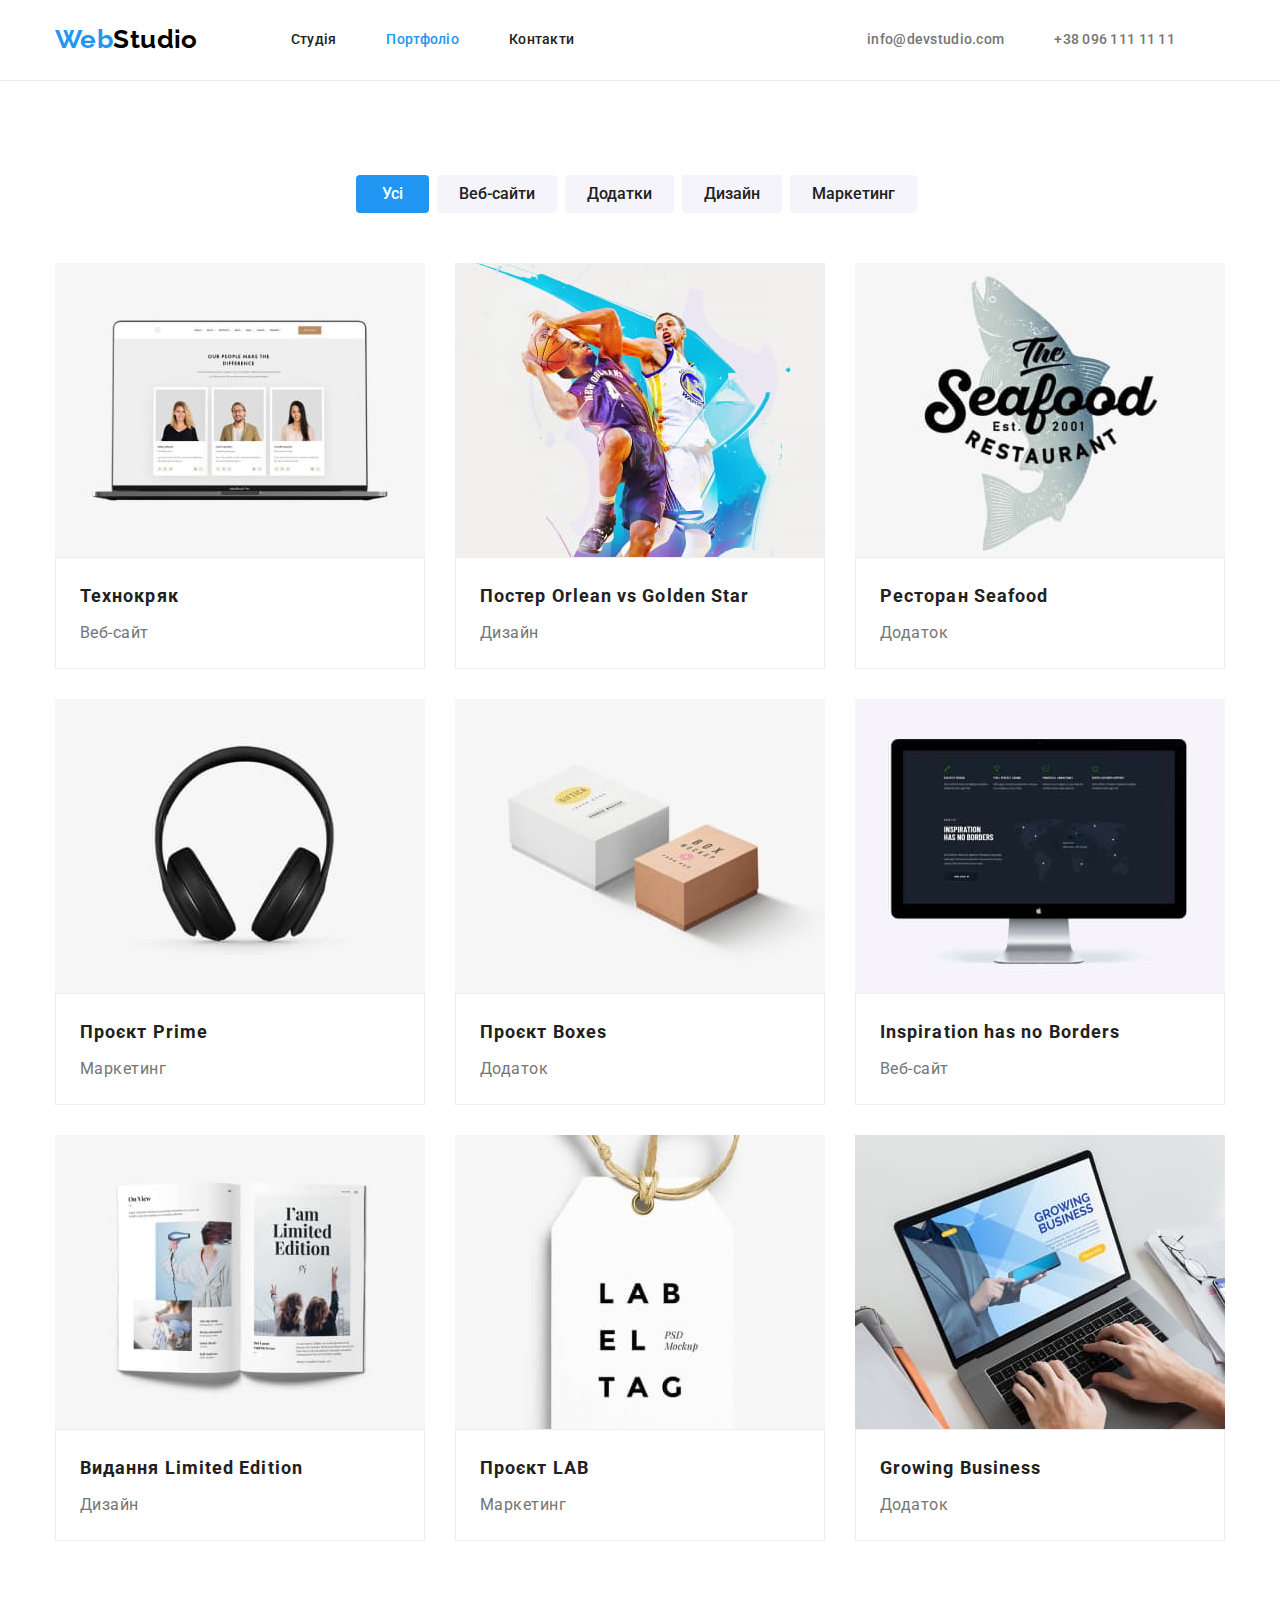
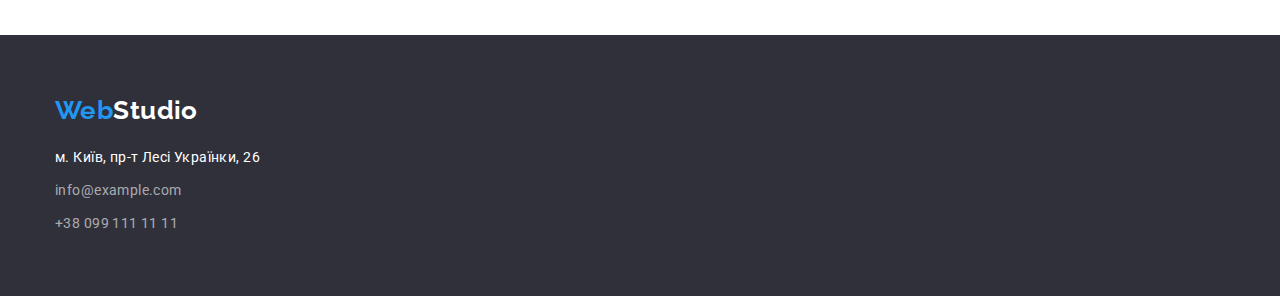
==== portfolio.html @ e2cdec23 "Initial commit" ====
<!DOCTYPE html>
<html lang="uk">
  <head>
    <meta charset="UTF-8" />
    <meta http-equiv="X-UA-Compatible" content="IE=edge" />
    <meta name="viewport" content="width=device-width, initial-scale=1.0" />
    <title>Portfolio</title>
    <!-- <link rel="stylesheet" href="./css/styles.css" /> -->
    <link rel="preconnect" href="https://fonts.googleapis.com" />
    <link rel="preconnect" href="https://fonts.gstatic.com" crossorigin />

    <link
      href="https://fonts.googleapis.com/css2?family=Raleway:wght@700&family=Roboto:wght@400;500;700;900&display=f"
      rel="stylesheet"
    />
    <link rel="stylesheet" href="./css/styles.css" />
    <link
      rel="stylesheet"
      href="https://cdnjs.cloudflare.com/ajax/libs/modern-normalize/1.1.0/modern-normalize.min.css"
    />
    <link rel="stylesheet" href="./styles.css" />
  </head>
  <body class="page">
    <!--Шапка сторінки-->
    <header class="menu-header">
      <!--меню навігації на наступні сторінки-->
      <div class="container header-container">
        <nav class="main-nav">
          <div class="header-link">
            <a class="main-logo link" lang="en" href="/"
              >Web<span class="main-logo-text">Studio</span></a
            >
          </div>

          <ul class="main-nav-items list">
            <li class="nav-item header-item">
              <a class="nav-link link" href="./index.html">Студія</a>
            </li>
            <li class="nav-item header-item">
              <a class="nav-link-1" href="./portfolio.html">Портфоліо</a>
            </li>
            <li class="nav-item header-item">
              <a class="nav-link link" href="/Контакты">Контакти</a>
            </li>
          </ul>
        </nav>
        <ul class="header-group list">
          <li class="contact-item">
            <a class="contact-link link" href="mailto:info@devstudio.com">info@devstudio.com</a>
          </li>
          <li class="contact-item">
            <a class="contact-link link" href="tel:+380961111111">+38 096 111 11 11</a>
          </li>
        </ul>
      </div>
    </header>

    <main class="main-content">
      <!-- Портфоліо секція -->
      <section class="section portfolio">
        <div class="container">
          <h1 class="visually-hidden">Портфоліо</h1>
          <!-- Фiльтер -->
          <ul class="filter-item list">
            <li class="filter-item">
              <button class="filter-bnt-now button active" type="button">Усі</button>
            </li>
            <li class="filter-item">
              <button class="filter-bnt button" type="button">Веб-сайти</button>
            </li>
            <li class="filter-item">
              <button class="filter-bnt button" type="button">Додатки</button>
            </li>
            <li class="filter-item">
              <button class="filter-bnt button" type="button">Дизайн</button>
            </li>
            <li class="filter-item">
              <button class="filter-bnt button" type="button">Маркетинг</button>
            </li>
          </ul>
          <!--Картки-->
          <ul class="cards item list">
            <li class="cards-item">
              <img
                class="cards-image"
                src="images/Portfolio/img.jpg"
                alt="Ноутбук із картками"
                width="370"
                height="294"
              />
              <div class="portfolio-cards">
                <h2 class="cards-title">Технокряк</h2>
                <p class="cards-text">Веб-сайт</p>
              </div>
            </li>

            <li class="cards-item">
              <img
                class="cards-image"
                src="images/Portfolio/img-1.jpg"
                alt="Баскетбол"
                width="370"
                height="294"
              />
              <div class="portfolio-cards">
                <h2 class="cards-title">Постер Orlean vs Golden Star</h2>
                <p class="cards-text">Дизайн</p>
              </div>
            </li>

            <li class="cards-item">
              <img
                class="cards-image"
                src="images/Portfolio/img-2.jpg"
                alt="Дизайн"
                width="370"
                height="294"
              />
              <div class="portfolio-cards">
                <h2 class="cards-title">Ресторан Seafood</h2>
                <p class="cards-text">Додаток</p>
              </div>
            </li>

            <li class="cards-item">
              <img
                class="cards-image"
                src="images/Portfolio/img-3.jpg"
                alt="Навушники"
                width="370"
                height="294"
              />
              <div class="portfolio-cards">
                <h2 class="cards-title">Проєкт Prime</h2>
                <p class="cards-text">Маркетинг</p>
              </div>
            </li>

            <li class="cards-item">
              <img
                class="cards-image"
                src="images/Portfolio/img-4.jpg"
                alt="Коробки"
                width="370"
                height="294"
              />
              <div class="portfolio-cards">
                <h2 class="cards-title">Проєкт Boxes</h2>
                <p class="cards-text">Додаток</p>
              </div>
            </li>

            <li class="cards-item">
              <img
                class="cards-image"
                src="images/Portfolio/img-5.jpg"
                alt="Монітор"
                width="370"
                height="294"
              />
              <div class="portfolio-cards">
                <h2 class="cards-title">Inspiration has no Borders</h2>
                <p class="cards-text">Веб-сайт</p>
              </div>
            </li>

            <li class="cards-item">
              <img
                class="cards-image"
                src="images/Portfolio/img-6.jpg"
                alt="Книга"
                width="370"
                height="294"
              />
              <div class="portfolio-cards">
                <h2 class="cards-title">Видання Limited Edition</h2>
                <p class="cards-text">Дизайн</p>
              </div>
            </li>
            <li class="cards-item">
              <img
                class="cards-image"
                src="images/Portfolio/img-7.jpg"
                alt="Бірка"
                width="370"
                height="294"
              />
              <div class="portfolio-cards">
                <h2 class="cards-title">Проєкт LAB</h2>
                <p class="cards-text">Маркетинг</p>
              </div>
            </li>

            <li class="cards-item">
              <img
                class="cards-image"
                src="images/Portfolio/img-8.jpg"
                alt="Набір тексту на ноутбуці"
                width="370"
                height="294"
              />
              <div class="portfolio-cards">
                <h2 class="cards-title">Growing Business</h2>
                <p class="cards-text">Додаток</p>
              </div>
            </li>
          </ul>
        </div>
      </section>
    </main>

    <!-- Підвал сторінки -->
    <footer class="main-footer">
      <div class="container footer-container">
        <a class="main-logo link logo-footer" lang="en" href="/"
          >Web<span class="main-logo-text-white">Studio</span></a
        >
        <address class="address">
          <ul class="address-items list">
            <li class="address-item1">
              <a
                class="address-link link"
                href="https://goo.gl/maps/Bq6WexbLNgEqduPN9"
                target="_blank"
                rel="noopener noreferrer"
              >
                м. Київ, пр-т Лесі Українки, 26</a
              >
            </li>
            <li class="address-item address-mail">
              <a class="address-contact link" href="mailto:info@example.com">info@example.com</a>
            </li>
            <li class="address-item">
              <a class="address-contact link" href="tel:+380991111111">+38 099 111 11 11</a>
            </li>
          </ul>
        </address>
      </div>
    </footer>
  </body>
</html>
---- css/styles.css ----
.visually-hidden {
  position: absolute;
  width: 1px;
  height: 1px;
  margin: -1px;
  border: 0;
  padding: 0;
  white-space: nowrap;
  clip-path: inset(100%);
  clip: rect(0 0 0 0);
  overflow: hidden;
}
   /* Vars */
:root {
  --main-font: 'Roboto', sans-serif;
  --secondary-font: 'Raleway', sans-serif;
  --primary-color: #212121;
  --white: #ffffff;
  --accent: #2196f3;
  --secondary-text-color: #757575;
}

body {
  color: var(--primary-color);
  background-color: var(--white);
  font-family: var(--main-font);
  font-size: 14px;
  line-height: 1.72;
  letter-spacing: 0.03em;
}
.container {
  width: 1200px;
  padding: 0 15px 0 15px;
  margin-left: auto;
  margin-right: auto;
}

 h1,
 h2,
 h3,
 p,
 ul {
 margin-top: 0;
 margin-bottom: 0;
 padding: 0;
 }

 .section {
  padding: 94px 0;
  width: 100%;
  }

  img {
    display: block;
    max-width: 100%;
    height: auto;
    }

/* HEADER */
.menu-header {
  border-bottom: 1px solid #ECECEC;
  padding-top: 24px;
  padding-bottom: 25px;
  }

.header-group,
.contact-item  {
 color: var(--secondary-text-color);
 font-weight: 500;
 line-height: 1.14;
 letter-spacing: 0.02em;
 display: flex;
 align-items: center;
}
 .main-nav{
 display: flex;
 align-items: center;
 margin-right: auto;
 margin-left: 0;
 }

.header-container {
  display: flex;
  align-items: center;
}

.header-link, 
.header-item 
{
  display: block;
  align-items: center;
  }

.header-group, 
.contact-item
{
  margin-right: 0;
 }



/* Navigation */
.main-logo {
  font-family: var(--secondary-font);
  font-size: 26px;
  line-height: 1.19;
  color: var(--accent);
  font-weight: 700;
  display: block;
  align-items: center;
 }
 
.main-logo-text {
  color: #000000;
}
.main-nav-items {
 font-weight: 500;
 line-height: 1.14;
 letter-spacing: 0.02em;
 display: flex;
 min-width: 45px;
 margin-left: 93px;
 margin-right: auto;
 gap: 50px;
}




.nav-link,
.nav-link-1 {
  color: var(--primary-color);
  font-weight: 500;
  line-height: 1.4;
  letter-spacing: 0.02em;
  text-decoration: none;
}

.contact-item li,
.header-group li {
  margin-right: 50px;
}



.nav-link:hover,
.nav-link:focus,
.nav-link:active {
  color: var(--accent);
}
.nav-link-1:hover,
.nav-link-1:focus,
.nav-link-1:active {
  color: var(--accent);
}
.nav-link-1 {
  color: var(--accent);
  font-weight: 500;
}
.list,
.nav-item,
.contact-item,
.skils-item,
.work-item,
.address-item,
.filter-item,
.filter-item
{
  list-style: none;
}

.link,
.nav-link-1,
.contact-link {
  text-decoration: none;
}

.contact-link {
  line-height: 1.4;
  letter-spacing: 0.02em;
  color: var(--secondary-text-color);
  font-weight: 500;
  text-decoration: none;
 }
.contact-link:hover,
.contact-link:focus {
  color: var(--accent);
}
/* Hero */

.hero {
  background-color: #2f303a;
  color: var(--white);
  padding-top: 200px;
  padding-bottom: 200px;
}




.hero-title {
 font-weight: 900;
  font-size: 44px;
  line-height: 1.36;
  letter-spacing: 0.06em;
  text-transform: uppercase;
  color: var(--white);
  margin-top: 0;
  margin-bottom: 30px;
  width: 696px;
  margin-left: auto;
  margin-right: auto;
  text-align: center;
}

.btn-hero {
  border: none;
  cursor: pointer;
  font-family: inherit;
  background-color: var(--accent);
  color: var(--white);
  font-weight: 700;
  font-size: 16px;
  line-height: 1.87;
  display: flex;
  align-items: center;
  padding: 10px 32px ;
  min-width: 216px;
  display: block;
  margin-left: auto;
  margin-right: auto;
  text-align: center;
  letter-spacing: 0.06em;
  border-radius: 4px;
}

.module-btn-hero {
  background-color: #188ce8;
}
 
/* text */

.skils {
background-color: var(--white);
padding-bottom: 0;

}

.subtitle-skils {
  font-weight: 700;
  letter-spacing: 0.03em;
  line-height: 1.14;
  text-transform: uppercase;
  font-size: 14px;
  margin-top: 0;
  margin-bottom: 10px;
}

.text-skils {
  line-height: 1.71;
  color: var(--secondary-text-color);
  font-weight: 400;
}
.skils-list {
display: flex;
gap: 30px;
}

.skils-item {
  width: 270px;
}

  /* work*/

.work {
  background-color: var(--white);
}

.section-title{
  font-weight: 700;
  font-size: 36px;
  line-height: 1.17;
  text-align: center;
  margin-bottom: 50px;
  color: var(--primary-color);
  
}

.work-list{
  display: flex;
  gap: 30px;
}
.work-item{
  width: 370px;
}

  /* teams*/

.teams-items{
  display: flex;
  gap: 30px;
}

.teams-item{
  background-color: var(--white);
  width: 270 px;
  box-shadow: 0px 1px 3px rgba(0, 0, 0, 0.12), 0px 1px 1px rgba(0, 0, 0, 0.14), 0px 2px 1px rgba(0, 0, 0, 0.2);
  border-radius: 0px 0px 4px 4px;
}

.card{
  padding-top: 30px;
  padding-bottom: 30px;
}

.teams {
  background-color: #f5f4fa;
}


.title-teams
 {
  font-size: 36px;
  line-height: 1.17;
  text-align: center;
  letter-spacing: 0.03em;
  color: var(--primary-color);
  margin-bottom: 50px;
}

.subtitle-teams {
  font-weight: 500;
  font-size: 16px;
  line-height: 1.19;
  text-align: center;
  margin-bottom: 10px;
  }

.teams-text {
  font-weight: 400;
  font-size: 16px;
  line-height: 1.19;
  text-align: center;
  color: var(--secondary-text-color);
  }

/* Filter  */

.filter-item.list{
  display: flex;
  justify-content: center;
  margin-bottom: 50px;
}

.filter-bnt,
.filter-bnt-now {
  border: none;
  font-style: normal;
  font-weight: 500;
  font-size: 16px;
  line-height: 1.6;
  text-align: center;
  color: var(--primary-color);
  background-color: #f5f4fa;
  font-family: inherit;
  border-radius: 4px;
  padding: 6px 22px;
  display: inline-block;
  min-width: 73px;
  margin-right: 8px;
}

.filter-bnt-now.button.active {
background-color: var(--accent);
color: var(--white);
}

.filter-bnt-now:hover,
.filter-bnt-now:focus,
.filter-bnt-now:active {
  background-color: var(--accent);
}

.button:hover,
.button:focus {
  background-color: var(--accent);
  box-shadow: 0px 3px 1px rgba(0, 0, 0, 0.1), 0px 1px 2px rgba(0, 0, 0, 0.08),
    0px 2px 2px rgba(0, 0, 0, 0.12);
  border-radius: 4px;
  color: var(--white);
  cursor: pointer;
}

/* Footer */

.main-footer {
  background-color: #2f303a;
  padding-top: 60px;
  padding-bottom: 60px;
}
 
.address,
.address-items,
.address-link
 {
color: var(--white);
font-style: normal;
font-weight: 400;
line-height: 1.71;
}

.main-logo-text-white {
  color: var(--white);
}

.logo-footer {
 display: block;
 padding: 0;
 margin-bottom: 20px;
}

.address-link,
 .address-mail,
 .address-item1
 
 {
  margin-bottom: 9px;
}

.address-contact {
  font-style: normal;
  color: #ffffff99;
   
}

.address-contact:hover,
.address-contact:focus {
  color: var(--accent);
}

/* Portfolio  */

.page{
  background-color: var(--white);
  font-family: var(--main-font);
  font-size: 14px;
  letter-spacing: 0.03em;
}

.portfolio-cards{
  background: #FFFFFF;
  border-top: 1px solid #EEEEEE;
  border-bottom: 1px solid #EEEEEE;
  border-left: 1px solid #EEEEEE;
  border-right: 1px solid #EEEEEE;
  padding: 20px 24px 20px 24px;
}

.cards-title{
  color: var(--primary-color);
  font-weight: 700;
  font-size: 18px;
  line-height: 2;
  letter-spacing: 0.06em;
}

.cards-text {
  font-weight: 400;
  font-size: 16px;
  line-height: 1.88;
  letter-spacing: 0.03em;
  margin-top: 4px;
  color: var(--secondary-text-color);
}

.cards{
  display: flex;
  flex-wrap: wrap;
  gap: 30px;
}

.cards-item{
  width: 370;
}
---- css/styles.css ----
.visually-hidden {
  position: absolute;
  width: 1px;
  height: 1px;
  margin: -1px;
  border: 0;
  padding: 0;
  white-space: nowrap;
  clip-path: inset(100%);
  clip: rect(0 0 0 0);
  overflow: hidden;
}
   /* Vars */
:root {
  --main-font: 'Roboto', sans-serif;
  --secondary-font: 'Raleway', sans-serif;
  --primary-color: #212121;
  --white: #ffffff;
  --accent: #2196f3;
  --secondary-text-color: #757575;
}

body {
  color: var(--primary-color);
  background-color: var(--white);
  font-family: var(--main-font);
  font-size: 14px;
  line-height: 1.72;
  letter-spacing: 0.03em;
}
.container {
  width: 1200px;
  padding: 0 15px 0 15px;
  margin-left: auto;
  margin-right: auto;
}

 h1,
 h2,
 h3,
 p,
 ul {
 margin-top: 0;
 margin-bottom: 0;
 padding: 0;
 }

 .section {
  padding: 94px 0;
  width: 100%;
  }

  img {
    display: block;
    max-width: 100%;
    height: auto;
    }

/* HEADER */
.menu-header {
  border-bottom: 1px solid #ECECEC;
  padding-top: 24px;
  padding-bottom: 25px;
  }

.header-group,
.contact-item  {
 color: var(--secondary-text-color);
 font-weight: 500;
 line-height: 1.14;
 letter-spacing: 0.02em;
 display: flex;
 align-items: center;
}
 .main-nav{
 display: flex;
 align-items: center;
 margin-right: auto;
 margin-left: 0;
 }

.header-container {
  display: flex;
  align-items: center;
}

.header-link, 
.header-item 
{
  display: block;
  align-items: center;
  }

.header-group, 
.contact-item
{
  margin-right: 0;
 }



/* Navigation */
.main-logo {
  font-family: var(--secondary-font);
  font-size: 26px;
  line-height: 1.19;
  color: var(--accent);
  font-weight: 700;
  display: block;
  align-items: center;
 }
 
.main-logo-text {
  color: #000000;
}
.main-nav-items {
 font-weight: 500;
 line-height: 1.14;
 letter-spacing: 0.02em;
 display: flex;
 min-width: 45px;
 margin-left: 93px;
 margin-right: auto;
 gap: 50px;
}




.nav-link,
.nav-link-1 {
  color: var(--primary-color);
  font-weight: 500;
  line-height: 1.4;
  letter-spacing: 0.02em;
  text-decoration: none;
}

.contact-item li,
.header-group li {
  margin-right: 50px;
}



.nav-link:hover,
.nav-link:focus,
.nav-link:active {
  color: var(--accent);
}
.nav-link-1:hover,
.nav-link-1:focus,
.nav-link-1:active {
  color: var(--accent);
}
.nav-link-1 {
  color: var(--accent);
  font-weight: 500;
}
.list,
.nav-item,
.contact-item,
.skils-item,
.work-item,
.address-item,
.filter-item,
.filter-item
{
  list-style: none;
}

.link,
.nav-link-1,
.contact-link {
  text-decoration: none;
}

.contact-link {
  line-height: 1.4;
  letter-spacing: 0.02em;
  color: var(--secondary-text-color);
  font-weight: 500;
  text-decoration: none;
 }
.contact-link:hover,
.contact-link:focus {
  color: var(--accent);
}
/* Hero */

.hero {
  background-color: #2f303a;
  color: var(--white);
  padding-top: 200px;
  padding-bottom: 200px;
}




.hero-title {
 font-weight: 900;
  font-size: 44px;
  line-height: 1.36;
  letter-spacing: 0.06em;
  text-transform: uppercase;
  color: var(--white);
  margin-top: 0;
  margin-bottom: 30px;
  width: 696px;
  margin-left: auto;
  margin-right: auto;
  text-align: center;
}

.btn-hero {
  border: none;
  cursor: pointer;
  font-family: inherit;
  background-color: var(--accent);
  color: var(--white);
  font-weight: 700;
  font-size: 16px;
  line-height: 1.87;
  display: flex;
  align-items: center;
  padding: 10px 32px ;
  min-width: 216px;
  display: block;
  margin-left: auto;
  margin-right: auto;
  text-align: center;
  letter-spacing: 0.06em;
  border-radius: 4px;
}

.module-btn-hero {
  background-color: #188ce8;
}
 
/* text */

.skils {
background-color: var(--white);
padding-bottom: 0;

}

.subtitle-skils {
  font-weight: 700;
  letter-spacing: 0.03em;
  line-height: 1.14;
  text-transform: uppercase;
  font-size: 14px;
  margin-top: 0;
  margin-bottom: 10px;
}

.text-skils {
  line-height: 1.71;
  color: var(--secondary-text-color);
  font-weight: 400;
}
.skils-list {
display: flex;
gap: 30px;
}

.skils-item {
  width: 270px;
}

  /* work*/

.work {
  background-color: var(--white);
}

.section-title{
  font-weight: 700;
  font-size: 36px;
  line-height: 1.17;
  text-align: center;
  margin-bottom: 50px;
  color: var(--primary-color);
  
}

.work-list{
  display: flex;
  gap: 30px;
}
.work-item{
  width: 370px;
}

  /* teams*/

.teams-items{
  display: flex;
  gap: 30px;
}

.teams-item{
  background-color: var(--white);
  width: 270 px;
  box-shadow: 0px 1px 3px rgba(0, 0, 0, 0.12), 0px 1px 1px rgba(0, 0, 0, 0.14), 0px 2px 1px rgba(0, 0, 0, 0.2);
  border-radius: 0px 0px 4px 4px;
}

.card{
  padding-top: 30px;
  padding-bottom: 30px;
}

.teams {
  background-color: #f5f4fa;
}


.title-teams
 {
  font-size: 36px;
  line-height: 1.17;
  text-align: center;
  letter-spacing: 0.03em;
  color: var(--primary-color);
  margin-bottom: 50px;
}

.subtitle-teams {
  font-weight: 500;
  font-size: 16px;
  line-height: 1.19;
  text-align: center;
  margin-bottom: 10px;
  }

.teams-text {
  font-weight: 400;
  font-size: 16px;
  line-height: 1.19;
  text-align: center;
  color: var(--secondary-text-color);
  }

/* Filter  */

.filter-item.list{
  display: flex;
  justify-content: center;
  margin-bottom: 50px;
}

.filter-bnt,
.filter-bnt-now {
  border: none;
  font-style: normal;
  font-weight: 500;
  font-size: 16px;
  line-height: 1.6;
  text-align: center;
  color: var(--primary-color);
  background-color: #f5f4fa;
  font-family: inherit;
  border-radius: 4px;
  padding: 6px 22px;
  display: inline-block;
  min-width: 73px;
  margin-right: 8px;
}

.filter-bnt-now.button.active {
background-color: var(--accent);
color: var(--white);
}

.filter-bnt-now:hover,
.filter-bnt-now:focus,
.filter-bnt-now:active {
  background-color: var(--accent);
}

.button:hover,
.button:focus {
  background-color: var(--accent);
  box-shadow: 0px 3px 1px rgba(0, 0, 0, 0.1), 0px 1px 2px rgba(0, 0, 0, 0.08),
    0px 2px 2px rgba(0, 0, 0, 0.12);
  border-radius: 4px;
  color: var(--white);
  cursor: pointer;
}

/* Footer */

.main-footer {
  background-color: #2f303a;
  padding-top: 60px;
  padding-bottom: 60px;
}
 
.address,
.address-items,
.address-link
 {
color: var(--white);
font-style: normal;
font-weight: 400;
line-height: 1.71;
}

.main-logo-text-white {
  color: var(--white);
}

.logo-footer {
 display: block;
 padding: 0;
 margin-bottom: 20px;
}

.address-link,
 .address-mail,
 .address-item1
 
 {
  margin-bottom: 9px;
}

.address-contact {
  font-style: normal;
  color: #ffffff99;
   
}

.address-contact:hover,
.address-contact:focus {
  color: var(--accent);
}

/* Portfolio  */

.page{
  background-color: var(--white);
  font-family: var(--main-font);
  font-size: 14px;
  letter-spacing: 0.03em;
}

.portfolio-cards{
  background: #FFFFFF;
  border-top: 1px solid #EEEEEE;
  border-bottom: 1px solid #EEEEEE;
  border-left: 1px solid #EEEEEE;
  border-right: 1px solid #EEEEEE;
  padding: 20px 24px 20px 24px;
}

.cards-title{
  color: var(--primary-color);
  font-weight: 700;
  font-size: 18px;
  line-height: 2;
  letter-spacing: 0.06em;
}

.cards-text {
  font-weight: 400;
  font-size: 16px;
  line-height: 1.88;
  letter-spacing: 0.03em;
  margin-top: 4px;
  color: var(--secondary-text-color);
}

.cards{
  display: flex;
  flex-wrap: wrap;
  gap: 30px;
}

.cards-item{
  width: 370;
}
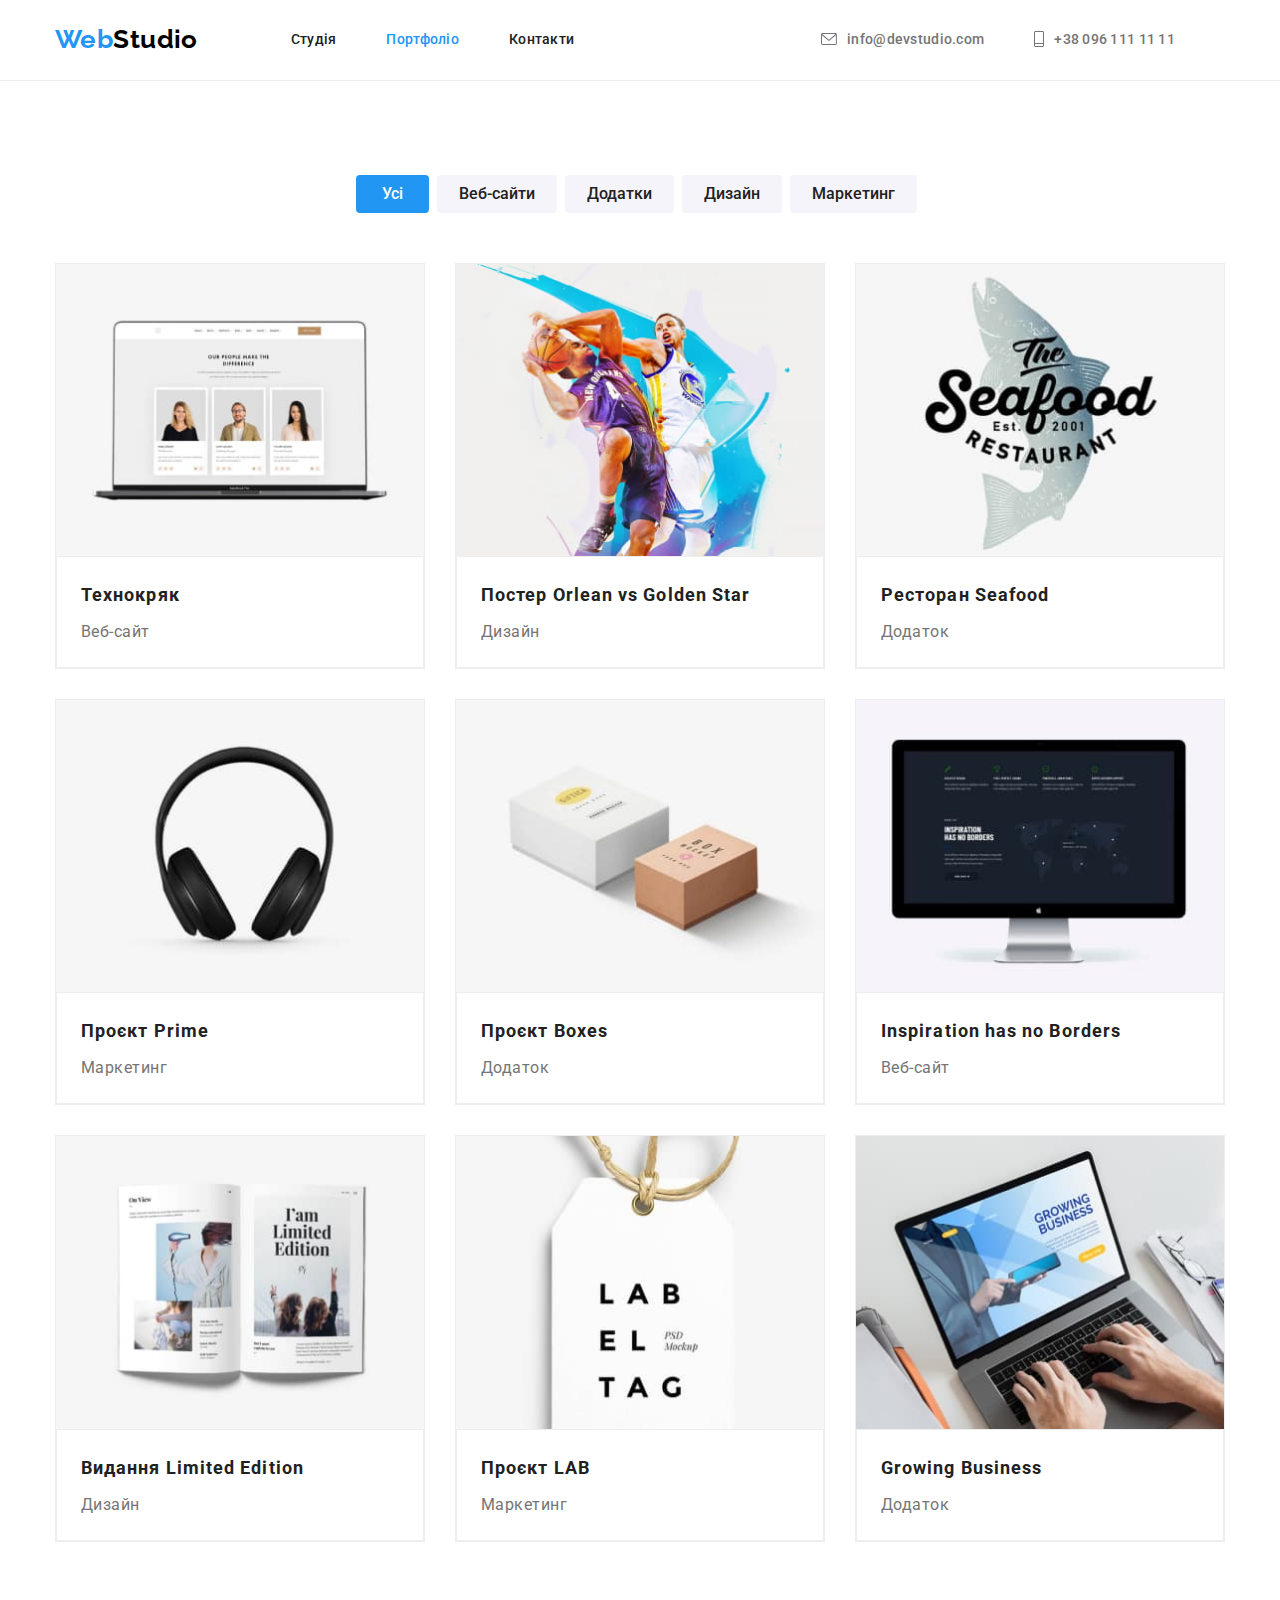
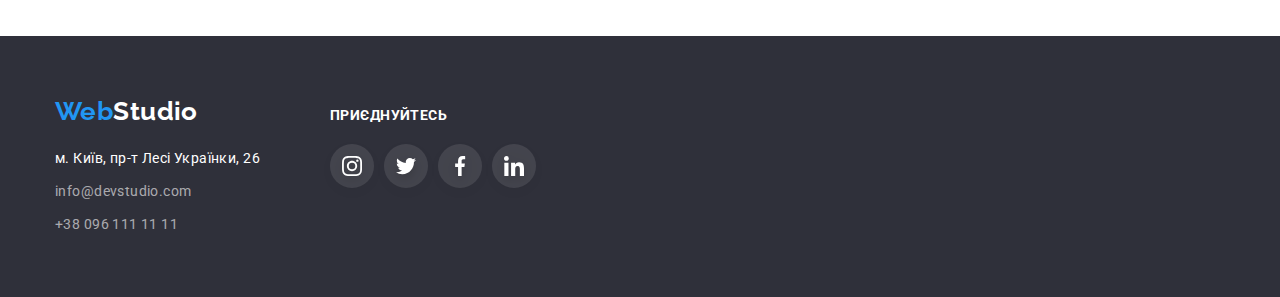
==== commit 01b9bac1: "разметка" ====
--- a/portfolio.html
+++ b/portfolio.html
@@ -46,11 +46,14 @@
         </nav>
         <ul class="header-group list">
           <li class="contact-item">
-            <a class="contact-link link" href="mailto:info@devstudio.com">info@devstudio.com</a>
+            <a class="contact-link link link-nav" href="mailto:info@devstudio.com"
+              ><svg class="link-address" width="16px" height="12px">
+                <use href="./images/icons.svg/symbol-defs.svg#icon-envelope"></use></svg>info@devstudio.com</a>
           </li>
           <li class="contact-item">
-            <a class="contact-link link" href="tel:+380961111111">+38 096 111 11 11</a>
-          </li>
+            <a class="contact-link link link-nav" href="tel:+380961111111"
+              ><svg class="link-address" width="10px" height="16px">
+                <use href="./images/icons.svg/symbol-defs.svg#icon-Vector"></use></svg>+38 096 111 11 11</a></li>
         </ul>
       </div>
     </header>
@@ -81,6 +84,7 @@
           <!--Картки-->
           <ul class="cards item list">
             <li class="cards-item">
+
               <img
                 class="cards-image"
                 src="images/Portfolio/img.jpg"
@@ -212,29 +216,86 @@
     <!-- Підвал сторінки -->
     <footer class="main-footer">
       <div class="container footer-container">
-        <a class="main-logo link logo-footer" lang="en" href="/"
-          >Web<span class="main-logo-text-white">Studio</span></a
-        >
-        <address class="address">
-          <ul class="address-items list">
-            <li class="address-item1">
-              <a
-                class="address-link link"
-                href="https://goo.gl/maps/Bq6WexbLNgEqduPN9"
-                target="_blank"
-                rel="noopener noreferrer"
-              >
-                м. Київ, пр-т Лесі Українки, 26</a
-              >
-            </li>
-            <li class="address-item address-mail">
-              <a class="address-contact link" href="mailto:info@example.com">info@example.com</a>
-            </li>
-            <li class="address-item">
-              <a class="address-contact link" href="tel:+380991111111">+38 099 111 11 11</a>
-            </li>
+        <div>
+          <a class="main-logo link logo-footer" lang="en" href="/"
+            >Web<span class="main-logo-text-white">Studio</span></a
+          >
+          <address class="address">
+            <ul class="address-items list">
+              <li class="address-item1">
+                <a
+                  class="address-link link"
+                  href="https://goo.gl/maps/Bq6WexbLNgEqduPN9"
+                  target="_blank"
+                  rel="noopener noreferrer"
+                >
+                  м. Київ, пр-т Лесі Українки, 26</a
+                >
+              </li>
+              <li class="address-item address-mail">
+                <a class="address-contact link" href="mailto:info@devstudio.com">info@devstudio.com</a>
+              </li>
+              <li class="address-item">
+                <a class="address-contact link" href="tel:+380961111111">+38 096 111 11 11</a>
+              </li>
+            </ul>
+          </address>
+        </div>
+        <div class="social-links-block">
+          <ul class="social-list-footer">
+            <h2 class="social-links-title">приєднуйтесь</h2>
+            <ul class="list social-links-footer">
+              <li class="list-item socials-item">
+                <a
+                  class="social-links sl-footer"
+                  href="https://instagram.com"
+                  target="_blank"
+                  rel="noopener noreferrer"
+                  aria-label="Instagram"
+                  ><svg class="socials-icon si-footer" width="20" height="20">
+                    <use href="./images/icons.svg/symbol-defs.svg#icon-instagram"></use>
+                  </svg>
+                </a>
+              </li>
+              <li class="list-item socials-item">
+                <a
+                  class="social-links sl-footer"
+                  href="https://twitter.com"
+                  target="_blank"
+                  rel="noopener noreferrer"
+                  aria-label="Twitter"
+                  ><svg class="socials-icon si-footer" width="20" height="20">
+                    <use href="./images/icons.svg/symbol-defs.svg#icon-twitter"></use>
+                  </svg>
+                </a>
+              </li>
+              <li class="list-item socials-item">
+                <a
+                  class="social-links sl-footer"
+                  href="https://facebook.com"
+                  target="_blank"
+                  rel="noopener noreferrer"
+                  aria-label="Facebook"
+                  ><svg class="socials-icon si-footer" width="20" height="20">
+                    <use href="./images/icons.svg/symbol-defs.svg#icon-facebook"></use>
+                  </svg>
+                </a>
+              </li>
+              <li class="list-item socials-item">
+                <a
+                  class="social-links sl-footer"
+                  href="https://linkedin.com"
+                  target="_blank"
+                  rel="noopener noreferrer"
+                  aria-label="Linkedin"
+                  ><svg class="socials-icon si-footer" width="20" height="20">
+                    <use href="./images/icons.svg/symbol-defs.svg#icon-linkedin"></use>
+                  </svg>
+                </a>
+              </li>
+            </ul>
           </ul>
-        </address>
+        </div>
       </div>
     </footer>
   </body>
--- a/css/styles.css
+++ b/css/styles.css
@@ -18,6 +18,7 @@
   --white: #ffffff;
   --accent: #2196f3;
   --secondary-text-color: #757575;
+  --social-links: #AFB1B8;
 }
 
 body {
@@ -124,6 +125,14 @@
  gap: 50px;
 }
 
+.link-nav {
+  text-decoration: none;
+  color: var(--primary-color);
+  display: flex;
+  align-items: center;
+  gap:10px;
+  }
+
 
 
 
@@ -173,6 +182,7 @@
 .nav-link-1,
 .contact-link {
   text-decoration: none;
+  
 }
 
 .contact-link {
@@ -186,11 +196,20 @@
 .contact-link:focus {
   color: var(--accent);
 }
+.link-address {
+  fill: currentColor;
+}
 /* Hero */
 
 .hero {
-  background-color: #2f303a;
-  color: var(--white);
+  background-image: linear-gradient(rgba(47, 48, 58, 0.4), rgba(47, 48, 58, 0.4)), url(../images/hero.jpg);
+  background-color: #2F303A;
+  max-width: 1600px;
+  background-position: center;
+  background-repeat: no-repeat;
+  background-size: cover;
+  margin-left: auto;
+  margin-right: auto;
   padding-top: 200px;
   padding-bottom: 200px;
 }
@@ -270,6 +289,23 @@
   width: 270px;
 }
 
+.skils-icon  {
+  display: flex;
+  border-radius: 4px;
+}
+
+.icon-block {
+  display: flex;
+  gap: 30px;
+  align-items: center;
+  justify-content: center;
+  width: 270px;
+  height: 120px;
+  background-color: #F5F4FA;
+  margin-bottom: 30px;
+  
+  }
+
   /* work*/
 
 .work {
@@ -342,7 +378,79 @@
   line-height: 1.19;
   text-align: center;
   color: var(--secondary-text-color);
-  }
+  padding-bottom: 16px;
+  }
+
+  /* Socials */
+
+  .socials {
+    display: flex;
+    gap: 10px;
+    justify-content: center;
+    }
+
+ .social-links {
+  
+   width: 44px;
+   height: 44px;
+   background-color: var(--white);
+   border-radius: 50%;
+   display: flex;
+   align-items: center;
+   justify-content: center;
+   color: var(--social-links);
+}
+
+.social-links:hover,
+.social-links:focus {
+ color: var(--white);
+ background-color: var(--accent);
+ 
+}
+
+.socials-icon {
+  fill: currentColor;
+}
+
+/* Clients */
+
+
+.clients-list {
+ display:flex;
+ gap: 30px;
+ flex-basis: calc((100% - 30px) / 6);
+ flex-wrap: nowrap;
+}
+
+
+
+.clients {
+  background-color: var(--white);
+}
+
+
+.clients-link {
+  display: flex;
+  justify-content: center;
+  align-items: center;
+  border: solid 1px #AFB1B8;
+  width: 170px;
+  height: 92px;
+  fill:#AFB1B8;
+  border-radius: 4px;
+  }
+
+
+.clients-link:hover,
+.clients-link:focus {
+ border-color:var(--accent);
+ fill: var(--accent);
+}
+
+
+
+
+
 
 /* Filter  */
 
@@ -438,6 +546,44 @@
   color: var(--accent);
 }
 
+.address-footer {
+  display: flex;
+  }
+
+.footer-container {
+  display: flex;
+  gap: 70px;
+  align-items: baseline;
+  }
+
+.social-links-block {
+  display: flex;
+}
+
+.social-links-title {
+  font-weight: 700;
+  font-size: 14px;
+  line-height: 1.14;
+  letter-spacing: 0.03em;
+  text-transform: uppercase;    
+  color: var(--white);
+  padding-bottom: 20px;
+}
+
+.sl-footer {
+  background-color: rgba(255, 255, 255, 0.1);
+  color: var(--white);
+  filter: drop-shadow(0px 4px 4px rgba(0, 0, 0, 0.25));
+  
+  
+}
+
+.social-links-footer {
+  display: flex;
+  gap: 10px;
+}
+  
+
 /* Portfolio  */
 
 .page{
@@ -482,3 +628,14 @@
 .cards-item{
   width: 370;
 }
+.cards-item:hover,
+.cards-item:focus
+{
+  box-shadow: 0px 4px 4px rgba(0, 0, 0, 0.25);
+}
+ 
+.cards-item{
+  width: calc((100% - 60px) / 3);
+  border: 1px solid #eeeeee;
+}
+
--- a/css/styles.css
+++ b/css/styles.css
@@ -18,6 +18,7 @@
   --white: #ffffff;
   --accent: #2196f3;
   --secondary-text-color: #757575;
+  --social-links: #AFB1B8;
 }
 
 body {
@@ -124,6 +125,14 @@
  gap: 50px;
 }
 
+.link-nav {
+  text-decoration: none;
+  color: var(--primary-color);
+  display: flex;
+  align-items: center;
+  gap:10px;
+  }
+
 
 
 
@@ -173,6 +182,7 @@
 .nav-link-1,
 .contact-link {
   text-decoration: none;
+  
 }
 
 .contact-link {
@@ -186,11 +196,20 @@
 .contact-link:focus {
   color: var(--accent);
 }
+.link-address {
+  fill: currentColor;
+}
 /* Hero */
 
 .hero {
-  background-color: #2f303a;
-  color: var(--white);
+  background-image: linear-gradient(rgba(47, 48, 58, 0.4), rgba(47, 48, 58, 0.4)), url(../images/hero.jpg);
+  background-color: #2F303A;
+  max-width: 1600px;
+  background-position: center;
+  background-repeat: no-repeat;
+  background-size: cover;
+  margin-left: auto;
+  margin-right: auto;
   padding-top: 200px;
   padding-bottom: 200px;
 }
@@ -270,6 +289,23 @@
   width: 270px;
 }
 
+.skils-icon  {
+  display: flex;
+  border-radius: 4px;
+}
+
+.icon-block {
+  display: flex;
+  gap: 30px;
+  align-items: center;
+  justify-content: center;
+  width: 270px;
+  height: 120px;
+  background-color: #F5F4FA;
+  margin-bottom: 30px;
+  
+  }
+
   /* work*/
 
 .work {
@@ -342,7 +378,79 @@
   line-height: 1.19;
   text-align: center;
   color: var(--secondary-text-color);
-  }
+  padding-bottom: 16px;
+  }
+
+  /* Socials */
+
+  .socials {
+    display: flex;
+    gap: 10px;
+    justify-content: center;
+    }
+
+ .social-links {
+  
+   width: 44px;
+   height: 44px;
+   background-color: var(--white);
+   border-radius: 50%;
+   display: flex;
+   align-items: center;
+   justify-content: center;
+   color: var(--social-links);
+}
+
+.social-links:hover,
+.social-links:focus {
+ color: var(--white);
+ background-color: var(--accent);
+ 
+}
+
+.socials-icon {
+  fill: currentColor;
+}
+
+/* Clients */
+
+
+.clients-list {
+ display:flex;
+ gap: 30px;
+ flex-basis: calc((100% - 30px) / 6);
+ flex-wrap: nowrap;
+}
+
+
+
+.clients {
+  background-color: var(--white);
+}
+
+
+.clients-link {
+  display: flex;
+  justify-content: center;
+  align-items: center;
+  border: solid 1px #AFB1B8;
+  width: 170px;
+  height: 92px;
+  fill:#AFB1B8;
+  border-radius: 4px;
+  }
+
+
+.clients-link:hover,
+.clients-link:focus {
+ border-color:var(--accent);
+ fill: var(--accent);
+}
+
+
+
+
+
 
 /* Filter  */
 
@@ -438,6 +546,44 @@
   color: var(--accent);
 }
 
+.address-footer {
+  display: flex;
+  }
+
+.footer-container {
+  display: flex;
+  gap: 70px;
+  align-items: baseline;
+  }
+
+.social-links-block {
+  display: flex;
+}
+
+.social-links-title {
+  font-weight: 700;
+  font-size: 14px;
+  line-height: 1.14;
+  letter-spacing: 0.03em;
+  text-transform: uppercase;    
+  color: var(--white);
+  padding-bottom: 20px;
+}
+
+.sl-footer {
+  background-color: rgba(255, 255, 255, 0.1);
+  color: var(--white);
+  filter: drop-shadow(0px 4px 4px rgba(0, 0, 0, 0.25));
+  
+  
+}
+
+.social-links-footer {
+  display: flex;
+  gap: 10px;
+}
+  
+
 /* Portfolio  */
 
 .page{
@@ -482,3 +628,14 @@
 .cards-item{
   width: 370;
 }
+.cards-item:hover,
+.cards-item:focus
+{
+  box-shadow: 0px 4px 4px rgba(0, 0, 0, 0.25);
+}
+ 
+.cards-item{
+  width: calc((100% - 60px) / 3);
+  border: 1px solid #eeeeee;
+}
+
